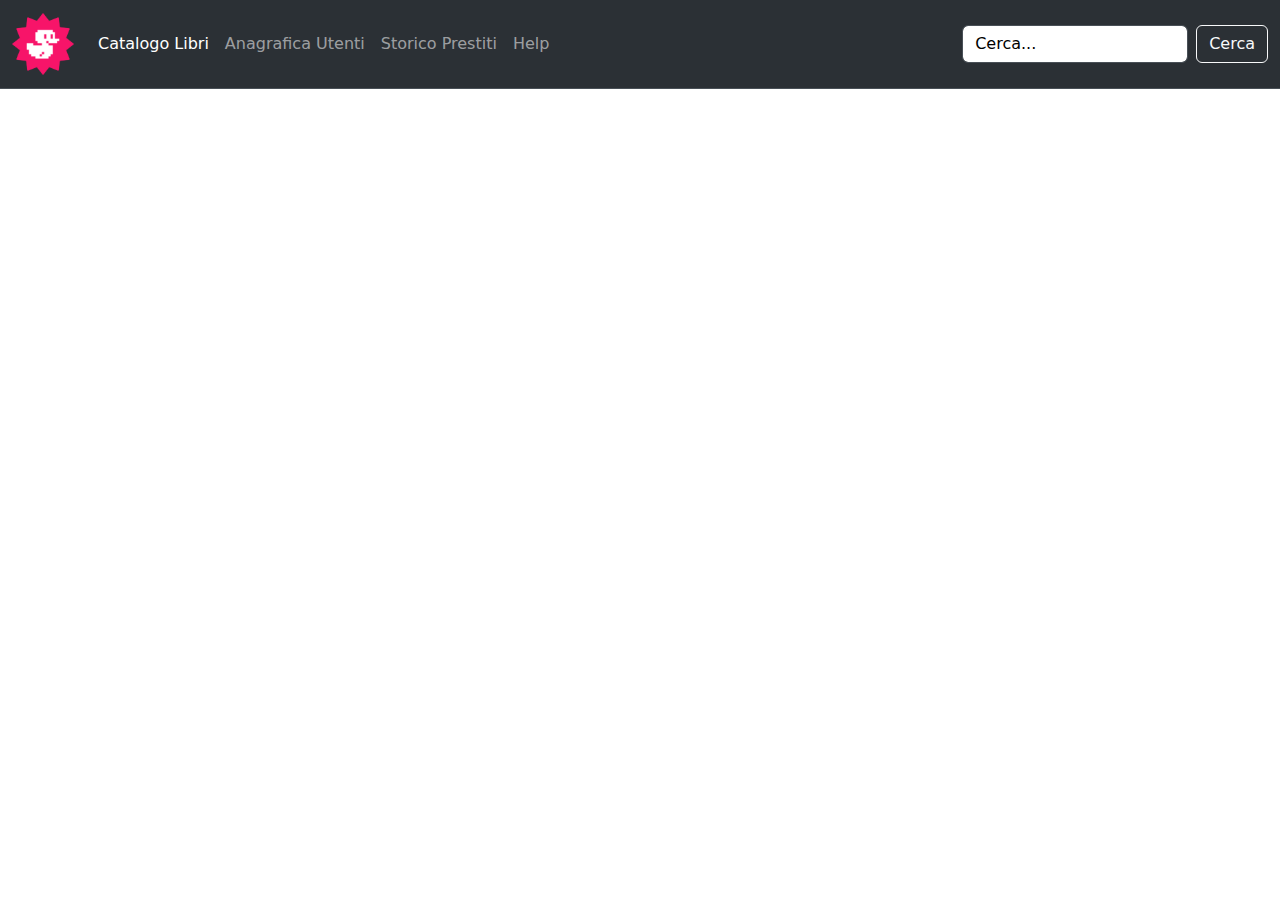
==== index.html @ b7bcf680 "add: header completato" ====
<!DOCTYPE html>
<html lang="en">
<head>
    <meta charset="UTF-8">
    <meta name="viewport" content="width=device-width, initial-scale=1.0">

    <!-----bootstrap-->

    <link href="https://cdn.jsdelivr.net/npm/bootstrap@5.3.3/dist/css/bootstrap.min.css" rel="stylesheet"
        integrity="sha384-QWTKZyjpPEjISv5WaRU9OFeRpok6YctnYmDr5pNlyT2bRjXh0JMhjY6hW+ALEwIH" crossorigin="anonymous">

    <!-----/bootstrap-->
    <!--mycss-->

    <link rel="stylesheet" href="css/style.css" />

    <!--/mycss-->
    
    <title>boot-dash</title>
</head>
<body>
    <header>
        <nav class="navbar navbar-expand-lg bg-body-tertiary bg-dark border-bottom border-body" data-bs-theme="dark">
            <div class="container-fluid">
                <!--logo-->
                    <a class="navbar-brand" href="#">
                        <img src="img/duck.png" alt="Paperella" width="62" height="62">
                    </a>
                <!--/logo-->
                <button class="navbar-toggler" type="button" data-bs-toggle="collapse" data-bs-target="#navbarSupportedContent"
                    aria-controls="navbarSupportedContent" aria-expanded="false" aria-label="Toggle navigation">
                    <span class="navbar-toggler-icon"></span>
                </button>
                <div class="collapse navbar-collapse" id="navbarSupportedContent">
                    <ul class="navbar-nav me-auto mb-2 mb-lg-0">
                        <li class="nav-item">
                            <a class="nav-link active" aria-current="page" href="#">Catalogo Libri</a>
                        </li>
                        <li class="nav-item">
                            <a class="nav-link" href="#">Anagrafica Utenti</a>
                        </li>
                        <li class="nav-item">
                            <a class="nav-link" href="#">Storico Prestiti</a>
                        </li>
                        <li class="nav-item">
                            <a class="nav-link" href="#">Help</a>
                        </li>
                    </ul>
                    <form class="d-flex" role="search">
                        <input class="form-control me-2 bg-white text-black" type="search" placeholder="Cerca..." aria-label="Search">
                        <button class="btn btn-outline-light" type="submit">Cerca</button>
                    </form>
                </div>
            </div>
        </nav>
    </header>
    <main>

    </main>
    




    <!--bootstrap js-->

    <script src="https://cdn.jsdelivr.net/npm/bootstrap@5.3.3/dist/js/bootstrap.bundle.min.js"
        integrity="sha384-YvpcrYf0tY3lHB60NNkmXc5s9fDVZLESaAA55NDzOxhy9GkcIdslK1eN7N6jIeHz"
        crossorigin="anonymous"></script>

    <!--/bootstrap js-->
</body>
</html>
---- css/style.css ----
.form-control::placeholder {
    color: black;
}
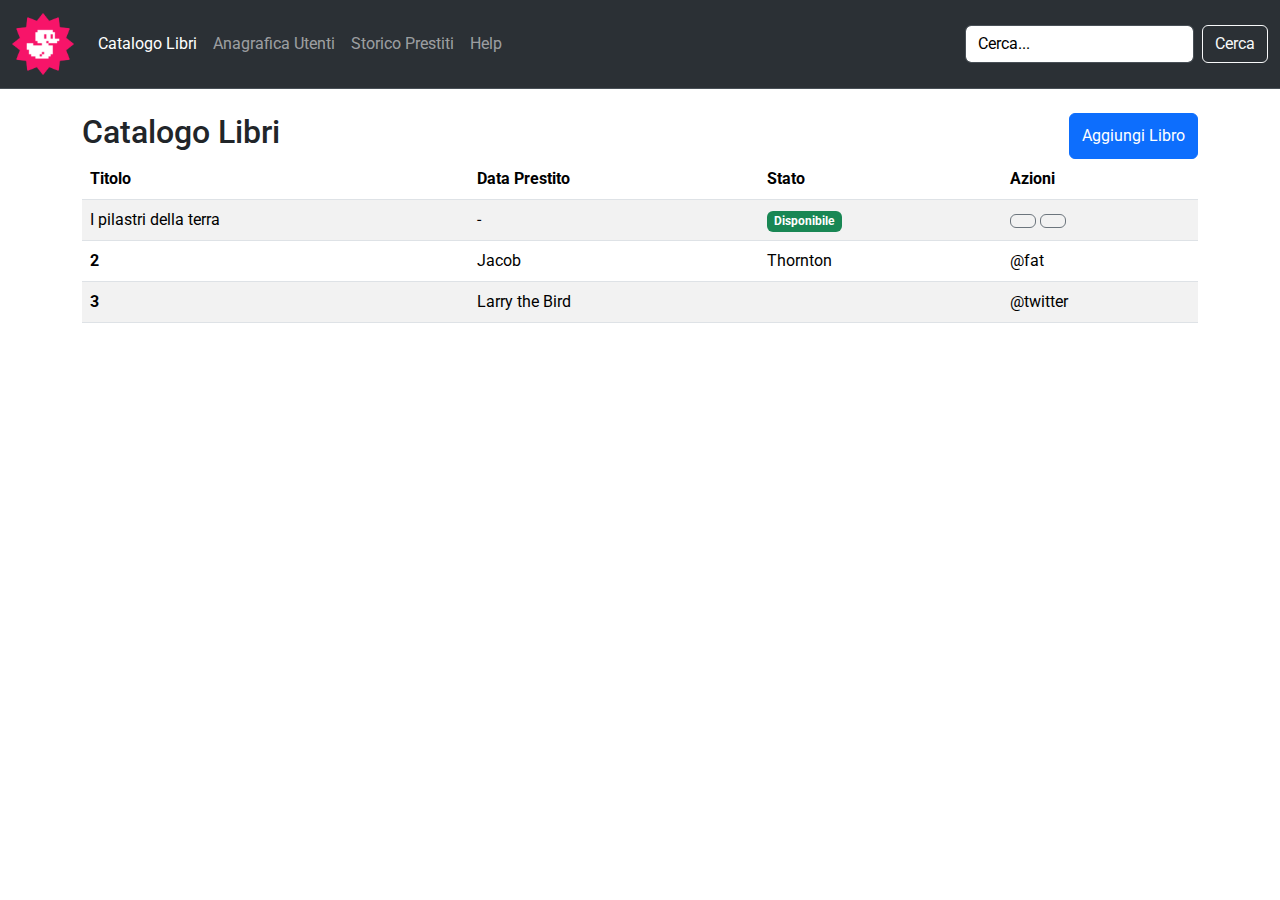
==== commit 838a5520: "add: prima riga tabella completata" ====
--- a/index.html
+++ b/index.html
@@ -10,6 +10,18 @@
         integrity="sha384-QWTKZyjpPEjISv5WaRU9OFeRpok6YctnYmDr5pNlyT2bRjXh0JMhjY6hW+ALEwIH" crossorigin="anonymous">
 
     <!-----/bootstrap-->
+    <!--fontawsome-->
+    <link rel="stylesheet" href="https://cdnjs.cloudflare.com/ajax/libs/font-awesome/6.5.2/css/all.min.css"
+        integrity="sha512-SnH5WK+bZxgPHs44uWIX+LLJAJ9/2PkPKZ5QiAj6Ta86w+fsb2TkcmfRyVX3pBnMFcV7oQPJkl9QevSCWr3W6A=="
+        crossorigin="anonymous" referrerpolicy="no-referrer" />
+    <!--/fontawsome-->
+    <!--googlefont-->
+    <link rel="preconnect" href="https://fonts.googleapis.com">
+    <link rel="preconnect" href="https://fonts.gstatic.com" crossorigin>
+    <link
+        href="https://fonts.googleapis.com/css2?family=Roboto:ital,wght@0,100;0,300;0,400;0,500;0,700;0,900;1,100;1,300;1,400;1,500;1,700;1,900&display=swap"
+        rel="stylesheet">
+    <!--/googlefont-->
     <!--mycss-->
 
     <link rel="stylesheet" href="css/style.css" />
@@ -19,7 +31,7 @@
     <title>boot-dash</title>
 </head>
 <body>
-    <header>
+    <header class="mb-4">
         <nav class="navbar navbar-expand-lg bg-body-tertiary bg-dark border-bottom border-body" data-bs-theme="dark">
             <div class="container-fluid">
                 <!--logo-->
@@ -54,7 +66,44 @@
             </div>
         </nav>
     </header>
-    <main>
+    <main >
+        <div id="intestazione" class="container d-flex justify-content-between">
+            <h2>Catalogo Libri</h2>
+            <button class="btn btn-primary">Aggiungi Libro</button>
+        </div>
+        <!--tabella-->
+        <div class="container">
+        <table class="table table-striped">
+            <thead>
+                <tr>
+                    <th scope="col">Titolo</th>
+                    <th scope="col">Data Prestito</th>
+                    <th scope="col">Stato</th>
+                    <th scope="col">Azioni</th>
+                </tr>
+            </thead>
+            <tbody>
+                <tr>
+                    <th scope="row" class="fw-normal">I pilastri della terra</th>
+                    <td>-</td>
+                    <td><span class="badge text-bg-success">Disponibile</span></td>
+                    <td><button class="btn btn-outline-secondary me-1"><i class="fa-solid fa-pen"></i></button><button class="btn btn-outline-secondary"><i class="fa-solid fa-trash"></i></i></button></td>
+                </tr>
+                <tr>
+                    <th scope="row">2</th>
+                    <td>Jacob</td>
+                    <td>Thornton</td>
+                    <td>@fat</td>
+                </tr>
+                <tr>
+                    <th scope="row">3</th>
+                    <td colspan="2">Larry the Bird</td>
+                    <td>@twitter</td>
+                </tr>
+            </tbody>
+        </table>
+        </div>
+        <!--/tabella-->
 
     </main>
     
--- a/css/style.css
+++ b/css/style.css
@@ -1,3 +1,7 @@
+body{
+    font-family: "Roboto", sans-serif;
+}
+
 .form-control::placeholder {
     color: black;
 }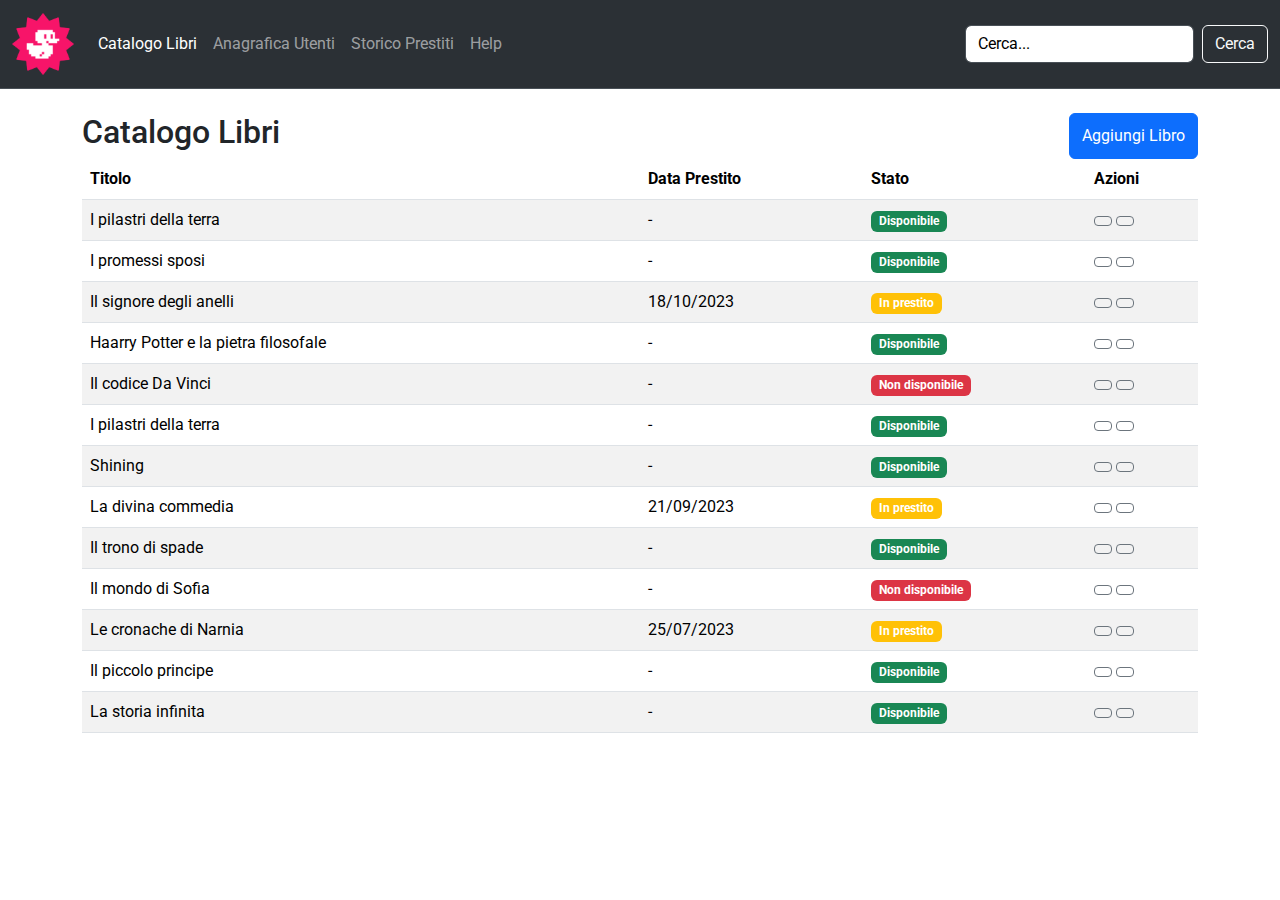
==== commit 40d4faad: "add: tabella completata" ====
--- a/index.html
+++ b/index.html
@@ -76,10 +76,10 @@
         <table class="table table-striped">
             <thead>
                 <tr>
-                    <th scope="col">Titolo</th>
-                    <th scope="col">Data Prestito</th>
-                    <th scope="col">Stato</th>
-                    <th scope="col">Azioni</th>
+                    <th scope="col" class="col-lg-5">Titolo</th>
+                    <th scope="col" class="col-lg-2">Data Prestito</th>
+                    <th scope="col" class="col-lg-2">Stato</th>
+                    <th scope="col" class="col-lg-1">Azioni</th>
                 </tr>
             </thead>
             <tbody>
@@ -87,18 +87,91 @@
                     <th scope="row" class="fw-normal">I pilastri della terra</th>
                     <td>-</td>
                     <td><span class="badge text-bg-success">Disponibile</span></td>
-                    <td><button class="btn btn-outline-secondary me-1"><i class="fa-solid fa-pen"></i></button><button class="btn btn-outline-secondary"><i class="fa-solid fa-trash"></i></i></button></td>
+                    <td><button class="btn btn-outline-secondary me-1 btn-sm"><i class="fa-solid fa-pen"></i></button><button class="btn btn-outline-secondary btn-sm"><i class="fa-solid fa-trash"></i></i></button></td>
                 </tr>
                 <tr>
-                    <th scope="row">2</th>
-                    <td>Jacob</td>
-                    <td>Thornton</td>
-                    <td>@fat</td>
+                    <th scope="row" class="fw-normal">I promessi sposi</th>
+                    <td>-</td>
+                    <td><span class="badge text-bg-success">Disponibile</span></td>
+                    <td><button class="btn btn-outline-secondary me-1 btn-sm"><i class="fa-solid fa-pen"></i></button><button
+                            class="btn btn-outline-secondary btn-sm"><i class="fa-solid fa-trash"></i></i></button></td>
                 </tr>
                 <tr>
-                    <th scope="row">3</th>
-                    <td colspan="2">Larry the Bird</td>
-                    <td>@twitter</td>
+                    <th scope="row" class="fw-normal">Il signore degli anelli</th>
+                    <td>18/10/2023</td>
+                    <td><span class="badge text-bg-warning text-white">In prestito</span></td>
+                    <td><button class="btn btn-outline-secondary me-1 btn-sm"><i class="fa-solid fa-pen"></i></button><button
+                            class="btn btn-outline-secondary btn-sm"><i class="fa-solid fa-trash"></i></i></button></td>
+                </tr>
+                <tr>
+                    <th scope="row" class="fw-normal">Haarry Potter e la pietra filosofale</th>
+                    <td>-</td>
+                    <td><span class="badge text-bg-success">Disponibile</span></td>
+                    <td><button class="btn btn-outline-secondary me-1 btn-sm"><i class="fa-solid fa-pen"></i></button><button
+                            class="btn btn-outline-secondary btn-sm"><i class="fa-solid fa-trash"></i></i></button></td>
+                </tr>
+                <tr>
+                    <th scope="row" class="fw-normal">Il codice Da Vinci</th>
+                    <td>-</td>
+                    <td><span class="badge text-bg-danger">Non disponibile</span></td>
+                    <td><button class="btn btn-outline-secondary me-1 btn-sm"><i class="fa-solid fa-pen"></i></button><button
+                            class="btn btn-outline-secondary btn-sm"><i class="fa-solid fa-trash"></i></i></button></td>
+                </tr>
+                <tr>
+                    <th scope="row" class="fw-normal">I pilastri della terra</th>
+                    <td>-</td>
+                    <td><span class="badge text-bg-success">Disponibile</span></td>
+                    <td><button class="btn btn-outline-secondary me-1 btn-sm"><i class="fa-solid fa-pen"></i></button><button
+                            class="btn btn-outline-secondary btn-sm"><i class="fa-solid fa-trash"></i></i></button></td>
+                </tr>
+                <tr>
+                    <th scope="row" class="fw-normal">Shining</th>
+                    <td>-</td>
+                    <td><span class="badge text-bg-success">Disponibile</span></td>
+                    <td><button class="btn btn-outline-secondary me-1 btn-sm"><i class="fa-solid fa-pen"></i></button><button
+                            class="btn btn-outline-secondary btn-sm"><i class="fa-solid fa-trash"></i></i></button></td>
+                </tr>
+                <tr>
+                    <th scope="row" class="fw-normal">La divina commedia</th>
+                    <td>21/09/2023</td>
+                    <td><span class="badge text-bg-warning text-white">In prestito</span></td>
+                    <td><button class="btn btn-outline-secondary me-1 btn-sm"><i class="fa-solid fa-pen"></i></button><button
+                            class="btn btn-outline-secondary btn-sm"><i class="fa-solid fa-trash"></i></i></button></td>
+                </tr>
+                <tr>
+                    <th scope="row" class="fw-normal">Il trono di spade</th>
+                    <td>-</td>
+                    <td><span class="badge text-bg-success">Disponibile</span></td>
+                    <td><button class="btn btn-outline-secondary me-1 btn-sm"><i class="fa-solid fa-pen"></i></button><button
+                            class="btn btn-outline-secondary btn-sm"><i class="fa-solid fa-trash"></i></i></button></td>
+                </tr>
+                <tr>
+                    <th scope="row" class="fw-normal">Il mondo di Sofia</th>
+                    <td>-</td>
+                    <td><span class="badge text-bg-danger">Non disponibile</span></td>
+                    <td><button class="btn btn-outline-secondary me-1 btn-sm"><i class="fa-solid fa-pen"></i></button><button
+                            class="btn btn-outline-secondary btn-sm"><i class="fa-solid fa-trash"></i></i></button></td>
+                </tr>
+                <tr>
+                    <th scope="row" class="fw-normal">Le cronache di Narnia</th>
+                    <td>25/07/2023</td>
+                    <td><span class="badge text-bg-warning text-white">In prestito</span></td>
+                    <td><button class="btn btn-outline-secondary me-1 btn-sm"><i class="fa-solid fa-pen"></i></button><button
+                            class="btn btn-outline-secondary btn-sm"><i class="fa-solid fa-trash"></i></i></button></td>
+                </tr>
+                <tr>
+                    <th scope="row" class="fw-normal">Il piccolo principe</th>
+                    <td>-</td>
+                    <td><span class="badge text-bg-success">Disponibile</span></td>
+                    <td><button class="btn btn-outline-secondary me-1 btn-sm"><i class="fa-solid fa-pen"></i></button><button
+                            class="btn btn-outline-secondary btn-sm"><i class="fa-solid fa-trash"></i></i></button></td>
+                </tr>
+                <tr>
+                    <th scope="row" class="fw-normal">La storia infinita</th>
+                    <td>-</td>
+                    <td><span class="badge text-bg-success">Disponibile</span></td>
+                    <td><button class="btn btn-outline-secondary me-1 btn-sm"><i class="fa-solid fa-pen"></i></button><button
+                            class="btn btn-outline-secondary btn-sm"><i class="fa-solid fa-trash"></i></i></button></td>
                 </tr>
             </tbody>
         </table>
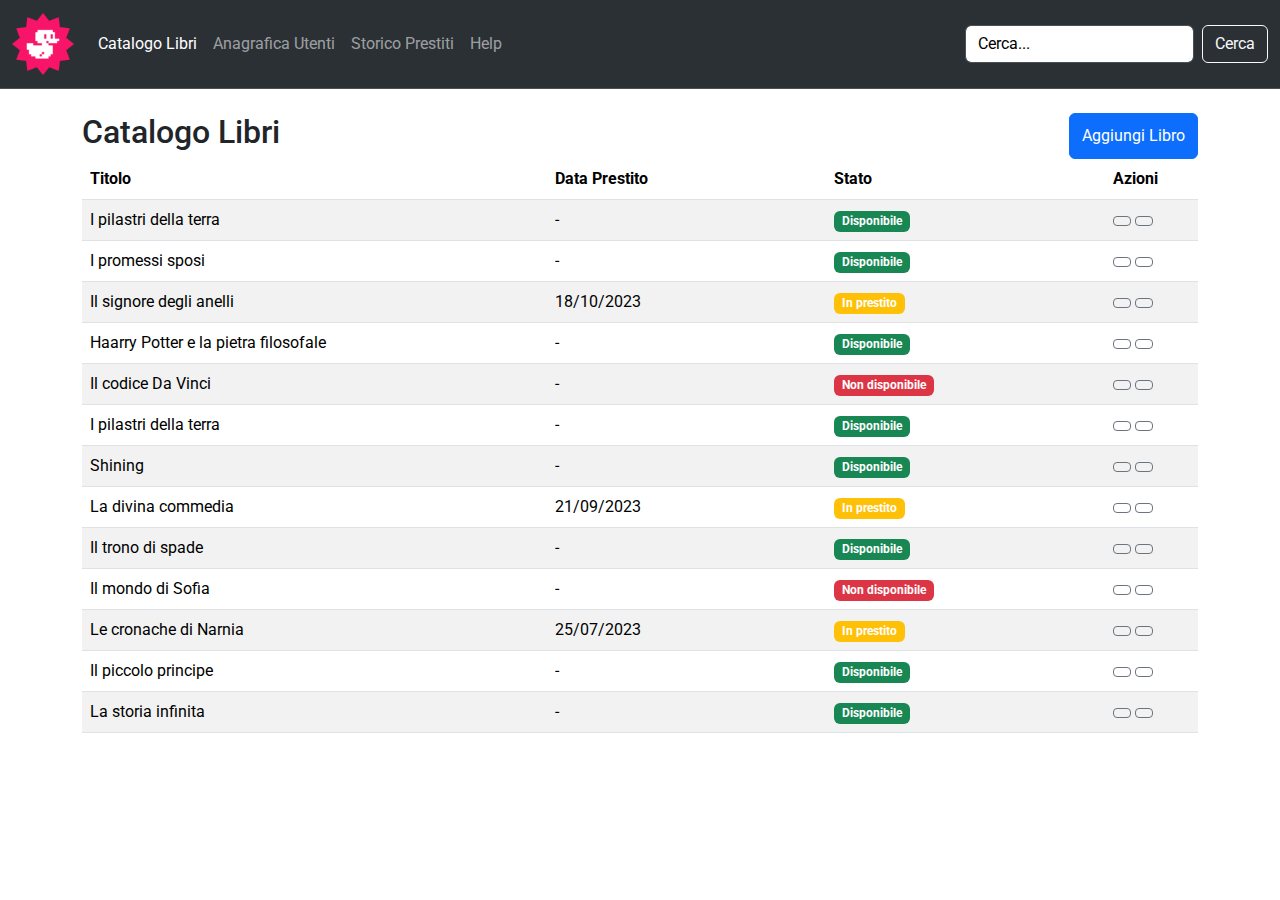
==== commit 6982ff4b: "add:esercizio base completato" ====
--- a/index.html
+++ b/index.html
@@ -72,103 +72,103 @@
             <button class="btn btn-primary">Aggiungi Libro</button>
         </div>
         <!--tabella-->
-        <div class="container">
+        <div class="container dg-table-margin-bottom">
         <table class="table table-striped">
             <thead>
                 <tr>
                     <th scope="col" class="col-lg-5">Titolo</th>
-                    <th scope="col" class="col-lg-2">Data Prestito</th>
-                    <th scope="col" class="col-lg-2">Stato</th>
+                    <th scope="col" class="d-none d-md-table-cell col-lg-3">Data Prestito</th>
+                    <th scope="col" class="col-lg-3">Stato</th>
                     <th scope="col" class="col-lg-1">Azioni</th>
                 </tr>
             </thead>
             <tbody>
                 <tr>
                     <th scope="row" class="fw-normal">I pilastri della terra</th>
-                    <td>-</td>
+                    <td class="d-none d-md-table-cell">-</td>
                     <td><span class="badge text-bg-success">Disponibile</span></td>
                     <td><button class="btn btn-outline-secondary me-1 btn-sm"><i class="fa-solid fa-pen"></i></button><button class="btn btn-outline-secondary btn-sm"><i class="fa-solid fa-trash"></i></i></button></td>
                 </tr>
                 <tr>
                     <th scope="row" class="fw-normal">I promessi sposi</th>
-                    <td>-</td>
+                    <td class="d-none d-md-table-cell">-</td>
                     <td><span class="badge text-bg-success">Disponibile</span></td>
                     <td><button class="btn btn-outline-secondary me-1 btn-sm"><i class="fa-solid fa-pen"></i></button><button
                             class="btn btn-outline-secondary btn-sm"><i class="fa-solid fa-trash"></i></i></button></td>
                 </tr>
                 <tr>
                     <th scope="row" class="fw-normal">Il signore degli anelli</th>
-                    <td>18/10/2023</td>
+                    <td class="d-none d-md-table-cell">18/10/2023</td>
                     <td><span class="badge text-bg-warning text-white">In prestito</span></td>
                     <td><button class="btn btn-outline-secondary me-1 btn-sm"><i class="fa-solid fa-pen"></i></button><button
                             class="btn btn-outline-secondary btn-sm"><i class="fa-solid fa-trash"></i></i></button></td>
                 </tr>
                 <tr>
                     <th scope="row" class="fw-normal">Haarry Potter e la pietra filosofale</th>
-                    <td>-</td>
+                    <td class="d-none d-md-table-cell">-</td>
                     <td><span class="badge text-bg-success">Disponibile</span></td>
                     <td><button class="btn btn-outline-secondary me-1 btn-sm"><i class="fa-solid fa-pen"></i></button><button
                             class="btn btn-outline-secondary btn-sm"><i class="fa-solid fa-trash"></i></i></button></td>
                 </tr>
                 <tr>
                     <th scope="row" class="fw-normal">Il codice Da Vinci</th>
-                    <td>-</td>
+                    <td class="d-none d-md-table-cell">-</td>
                     <td><span class="badge text-bg-danger">Non disponibile</span></td>
                     <td><button class="btn btn-outline-secondary me-1 btn-sm"><i class="fa-solid fa-pen"></i></button><button
                             class="btn btn-outline-secondary btn-sm"><i class="fa-solid fa-trash"></i></i></button></td>
                 </tr>
                 <tr>
                     <th scope="row" class="fw-normal">I pilastri della terra</th>
-                    <td>-</td>
+                    <td class="d-none d-md-table-cell">-</td>
                     <td><span class="badge text-bg-success">Disponibile</span></td>
                     <td><button class="btn btn-outline-secondary me-1 btn-sm"><i class="fa-solid fa-pen"></i></button><button
                             class="btn btn-outline-secondary btn-sm"><i class="fa-solid fa-trash"></i></i></button></td>
                 </tr>
                 <tr>
                     <th scope="row" class="fw-normal">Shining</th>
-                    <td>-</td>
+                    <td class="d-none d-md-table-cell">-</td>
                     <td><span class="badge text-bg-success">Disponibile</span></td>
                     <td><button class="btn btn-outline-secondary me-1 btn-sm"><i class="fa-solid fa-pen"></i></button><button
                             class="btn btn-outline-secondary btn-sm"><i class="fa-solid fa-trash"></i></i></button></td>
                 </tr>
                 <tr>
                     <th scope="row" class="fw-normal">La divina commedia</th>
-                    <td>21/09/2023</td>
+                    <td class="d-none d-md-table-cell">21/09/2023</td>
                     <td><span class="badge text-bg-warning text-white">In prestito</span></td>
                     <td><button class="btn btn-outline-secondary me-1 btn-sm"><i class="fa-solid fa-pen"></i></button><button
                             class="btn btn-outline-secondary btn-sm"><i class="fa-solid fa-trash"></i></i></button></td>
                 </tr>
                 <tr>
                     <th scope="row" class="fw-normal">Il trono di spade</th>
-                    <td>-</td>
+                    <td class="d-none d-md-table-cell">-</td>
                     <td><span class="badge text-bg-success">Disponibile</span></td>
                     <td><button class="btn btn-outline-secondary me-1 btn-sm"><i class="fa-solid fa-pen"></i></button><button
                             class="btn btn-outline-secondary btn-sm"><i class="fa-solid fa-trash"></i></i></button></td>
                 </tr>
                 <tr>
                     <th scope="row" class="fw-normal">Il mondo di Sofia</th>
-                    <td>-</td>
+                    <td class="d-none d-md-table-cell">-</td>
                     <td><span class="badge text-bg-danger">Non disponibile</span></td>
                     <td><button class="btn btn-outline-secondary me-1 btn-sm"><i class="fa-solid fa-pen"></i></button><button
                             class="btn btn-outline-secondary btn-sm"><i class="fa-solid fa-trash"></i></i></button></td>
                 </tr>
                 <tr>
                     <th scope="row" class="fw-normal">Le cronache di Narnia</th>
-                    <td>25/07/2023</td>
+                    <td class="d-none d-md-table-cell">25/07/2023</td>
                     <td><span class="badge text-bg-warning text-white">In prestito</span></td>
                     <td><button class="btn btn-outline-secondary me-1 btn-sm"><i class="fa-solid fa-pen"></i></button><button
                             class="btn btn-outline-secondary btn-sm"><i class="fa-solid fa-trash"></i></i></button></td>
                 </tr>
                 <tr>
                     <th scope="row" class="fw-normal">Il piccolo principe</th>
-                    <td>-</td>
+                    <td class="d-none d-md-table-cell">-</td>
                     <td><span class="badge text-bg-success">Disponibile</span></td>
                     <td><button class="btn btn-outline-secondary me-1 btn-sm"><i class="fa-solid fa-pen"></i></button><button
                             class="btn btn-outline-secondary btn-sm"><i class="fa-solid fa-trash"></i></i></button></td>
                 </tr>
                 <tr>
                     <th scope="row" class="fw-normal">La storia infinita</th>
-                    <td>-</td>
+                    <td class="d-none d-md-table-cell">-</td>
                     <td><span class="badge text-bg-success">Disponibile</span></td>
                     <td><button class="btn btn-outline-secondary me-1 btn-sm"><i class="fa-solid fa-pen"></i></button><button
                             class="btn btn-outline-secondary btn-sm"><i class="fa-solid fa-trash"></i></i></button></td>
--- a/css/style.css
+++ b/css/style.css
@@ -4,4 +4,8 @@
 
 .form-control::placeholder {
     color: black;
+}
+
+.dg-table-margin-bottom {
+    margin-bottom: 165px;
 }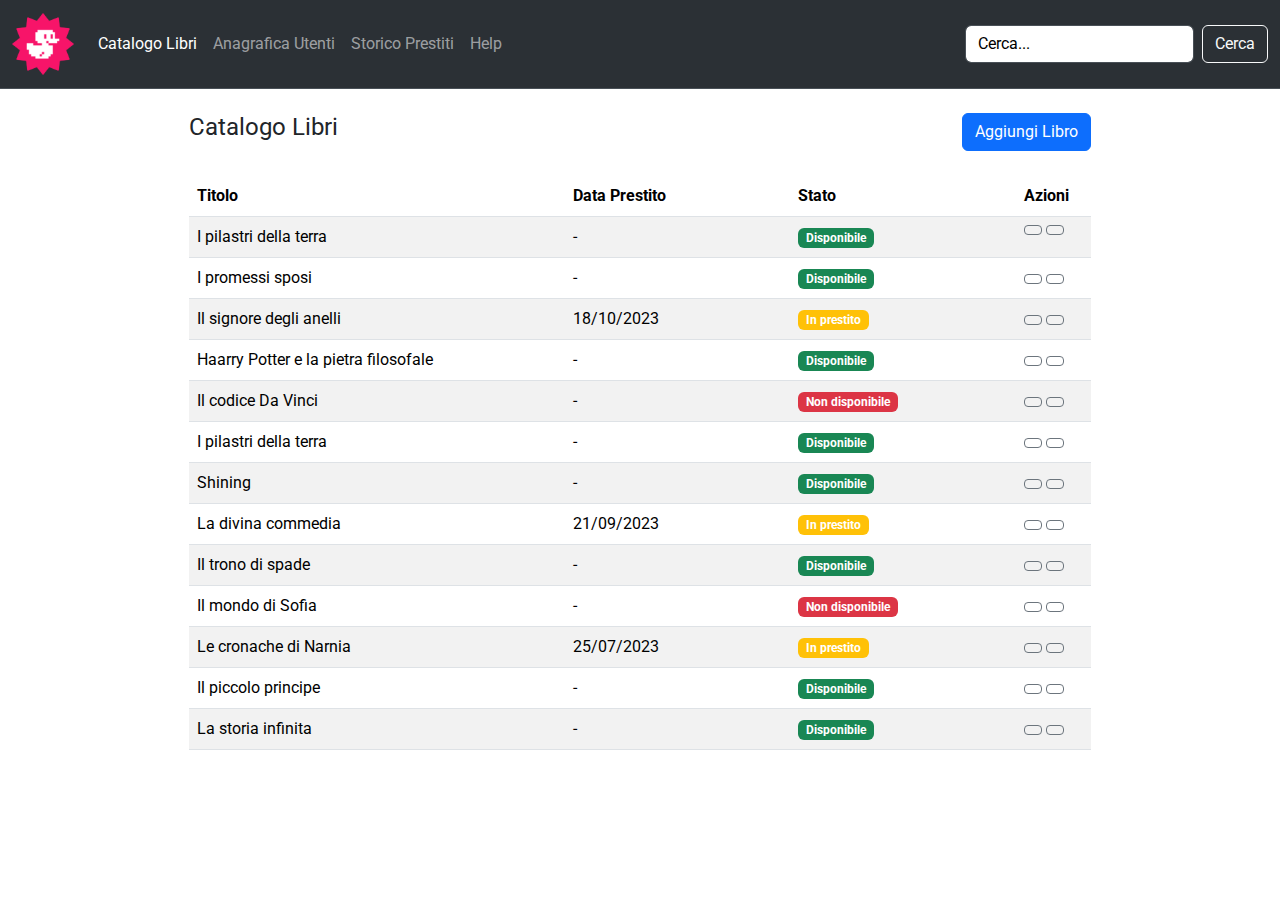
==== commit 0dd4b754: "fix: aggiustata visualizzazione mobile" ====
--- a/index.html
+++ b/index.html
@@ -66,9 +66,11 @@
             </div>
         </nav>
     </header>
-    <main >
+    <main class="container">
+        <div class="row justify-content-center">
+            <div class="col col-md-10">
         <div id="intestazione" class="container d-flex justify-content-between">
-            <h2>Catalogo Libri</h2>
+            <h2 class="fs-4 fw-normal">Catalogo Libri</h2>
             <button class="btn btn-primary">Aggiungi Libro</button>
         </div>
         <!--tabella-->
@@ -87,7 +89,11 @@
                     <th scope="row" class="fw-normal">I pilastri della terra</th>
                     <td class="d-none d-md-table-cell">-</td>
                     <td><span class="badge text-bg-success">Disponibile</span></td>
-                    <td><button class="btn btn-outline-secondary me-1 btn-sm"><i class="fa-solid fa-pen"></i></button><button class="btn btn-outline-secondary btn-sm"><i class="fa-solid fa-trash"></i></i></button></td>
+                    <td>
+                        <div class="d-flex flex-nowrap">
+                        <button class="btn btn-outline-secondary me-1 btn-sm"><i class="fa-solid fa-pen"></i></button><button class="btn btn-outline-secondary btn-sm"><i class="fa-solid fa-trash"></i></i></button>
+                        </div>
+                    </td>
                 </tr>
                 <tr>
                     <th scope="row" class="fw-normal">I promessi sposi</th>
@@ -177,7 +183,8 @@
         </table>
         </div>
         <!--/tabella-->
-
+        </div>
+        </div>
     </main>
     
 
--- a/css/style.css
+++ b/css/style.css
@@ -6,6 +6,10 @@
     color: black;
 }
 
+#intestazione {
+    margin-bottom: 25px;
+}
+
 .dg-table-margin-bottom {
     margin-bottom: 165px;
 }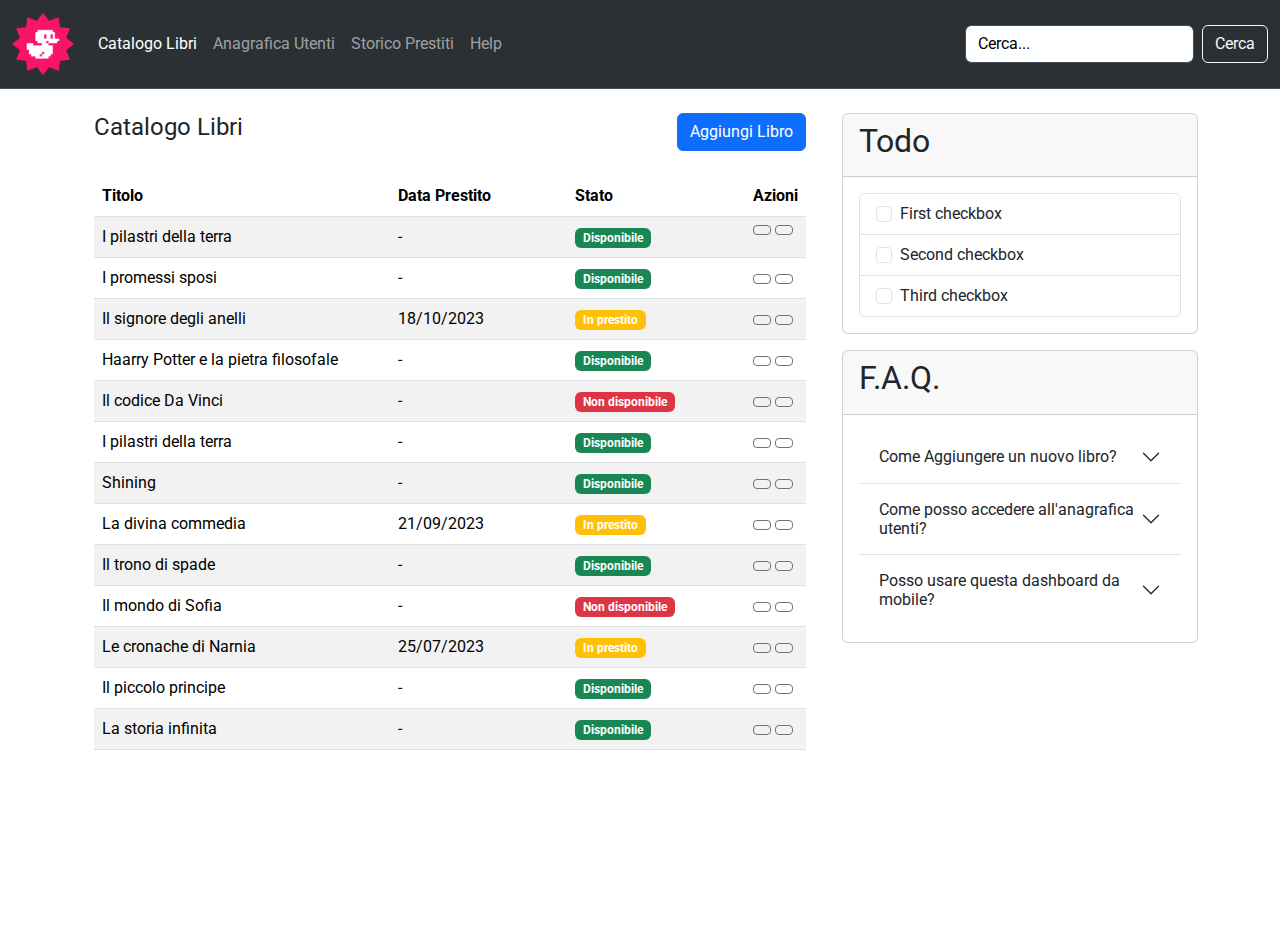
==== commit 1c918a5a: "add:cards completate" ====
--- a/index.html
+++ b/index.html
@@ -66,15 +66,15 @@
             </div>
         </nav>
     </header>
-    <main class="container">
+    <main class="container dg-table-margin-bottom">
         <div class="row justify-content-center">
-            <div class="col col-md-10">
+            <div class="col col-md-8">
         <div id="intestazione" class="container d-flex justify-content-between">
             <h2 class="fs-4 fw-normal">Catalogo Libri</h2>
             <button class="btn btn-primary">Aggiungi Libro</button>
         </div>
         <!--tabella-->
-        <div class="container dg-table-margin-bottom">
+        <div class="container">
         <table class="table table-striped">
             <thead>
                 <tr>
@@ -184,6 +184,79 @@
         </div>
         <!--/tabella-->
         </div>
+        <div class="col-md-4">
+            <!-- Prima card -->
+            <div class="card mb-3">
+                <div class="card-header">
+                    <h2 class="fw-normal">Todo</h2>
+                </div>
+                <div class="card-body">
+                    <ul class="list-group">
+                        <li class="list-group-item">
+                            <input class="form-check-input me-1" type="checkbox" value="" id="firstCheckbox">
+                            <label class="form-check-label" for="firstCheckbox">First checkbox</label>
+                        </li>
+                        <li class="list-group-item">
+                            <input class="form-check-input me-1" type="checkbox" value="" id="secondCheckbox">
+                            <label class="form-check-label" for="secondCheckbox">Second checkbox</label>
+                        </li>
+                        <li class="list-group-item">
+                            <input class="form-check-input me-1" type="checkbox" value="" id="thirdCheckbox">
+                            <label class="form-check-label" for="thirdCheckbox">Third checkbox</label>
+                        </li>
+                    </ul>
+                </div>
+            </div>
+            <!-- Seconda card -->
+            <div class="card">
+                <div class="card-header">
+                    <h2 class="fw-normal">F.A.Q.</h2>
+                </div>
+                <div class="card-body">
+                    <div class="accordion accordion-flush" id="accordionFlushExample">
+                        <div class="accordion-item">
+                            <h2 class="accordion-header">
+                                <button class="accordion-button collapsed" type="button" data-bs-toggle="collapse"
+                                    data-bs-target="#flush-collapseOne" aria-expanded="false" aria-controls="flush-collapseOne">
+                                    Come Aggiungere un nuovo libro?
+                                </button>
+                            </h2>
+                            <div id="flush-collapseOne" class="accordion-collapse collapse" data-bs-parent="#accordionFlushExample">
+                                <div class="accordion-body">Placeholder content for this accordion, which is intended to demonstrate the
+                                    <code>.accordion-flush</code> class. This is the first item's accordion body.</div>
+                            </div>
+                        </div>
+                        <div class="accordion-item">
+                            <h2 class="accordion-header">
+                                <button class="accordion-button collapsed" type="button" data-bs-toggle="collapse"
+                                    data-bs-target="#flush-collapseTwo" aria-expanded="false" aria-controls="flush-collapseTwo">
+                                    Come posso accedere all'anagrafica utenti?
+                                </button>
+                            </h2>
+                            <div id="flush-collapseTwo" class="accordion-collapse collapse" data-bs-parent="#accordionFlushExample">
+                                <div class="accordion-body">Placeholder content for this accordion, which is intended to demonstrate the
+                                    <code>.accordion-flush</code> class. This is the second item's accordion body. Let's imagine this being
+                                    filled with some actual content.</div>
+                            </div>
+                        </div>
+                        <div class="accordion-item">
+                            <h2 class="accordion-header">
+                                <button class="accordion-button collapsed" type="button" data-bs-toggle="collapse"
+                                    data-bs-target="#flush-collapseThree" aria-expanded="false" aria-controls="flush-collapseThree">
+                                    Posso usare questa dashboard da mobile?
+                                </button>
+                            </h2>
+                            <div id="flush-collapseThree" class="accordion-collapse collapse" data-bs-parent="#accordionFlushExample">
+                                <div class="accordion-body">Placeholder content for this accordion, which is intended to demonstrate the
+                                    <code>.accordion-flush</code> class. This is the third item's accordion body. Nothing more exciting
+                                    happening here in terms of content, but just filling up the space to make it look, at least at first
+                                    glance, a bit more representative of how this would look in a real-world application.</div>
+                            </div>
+                        </div>
+                    </div>
+                </div>
+            </div>
+        </div>
         </div>
     </main>
     
